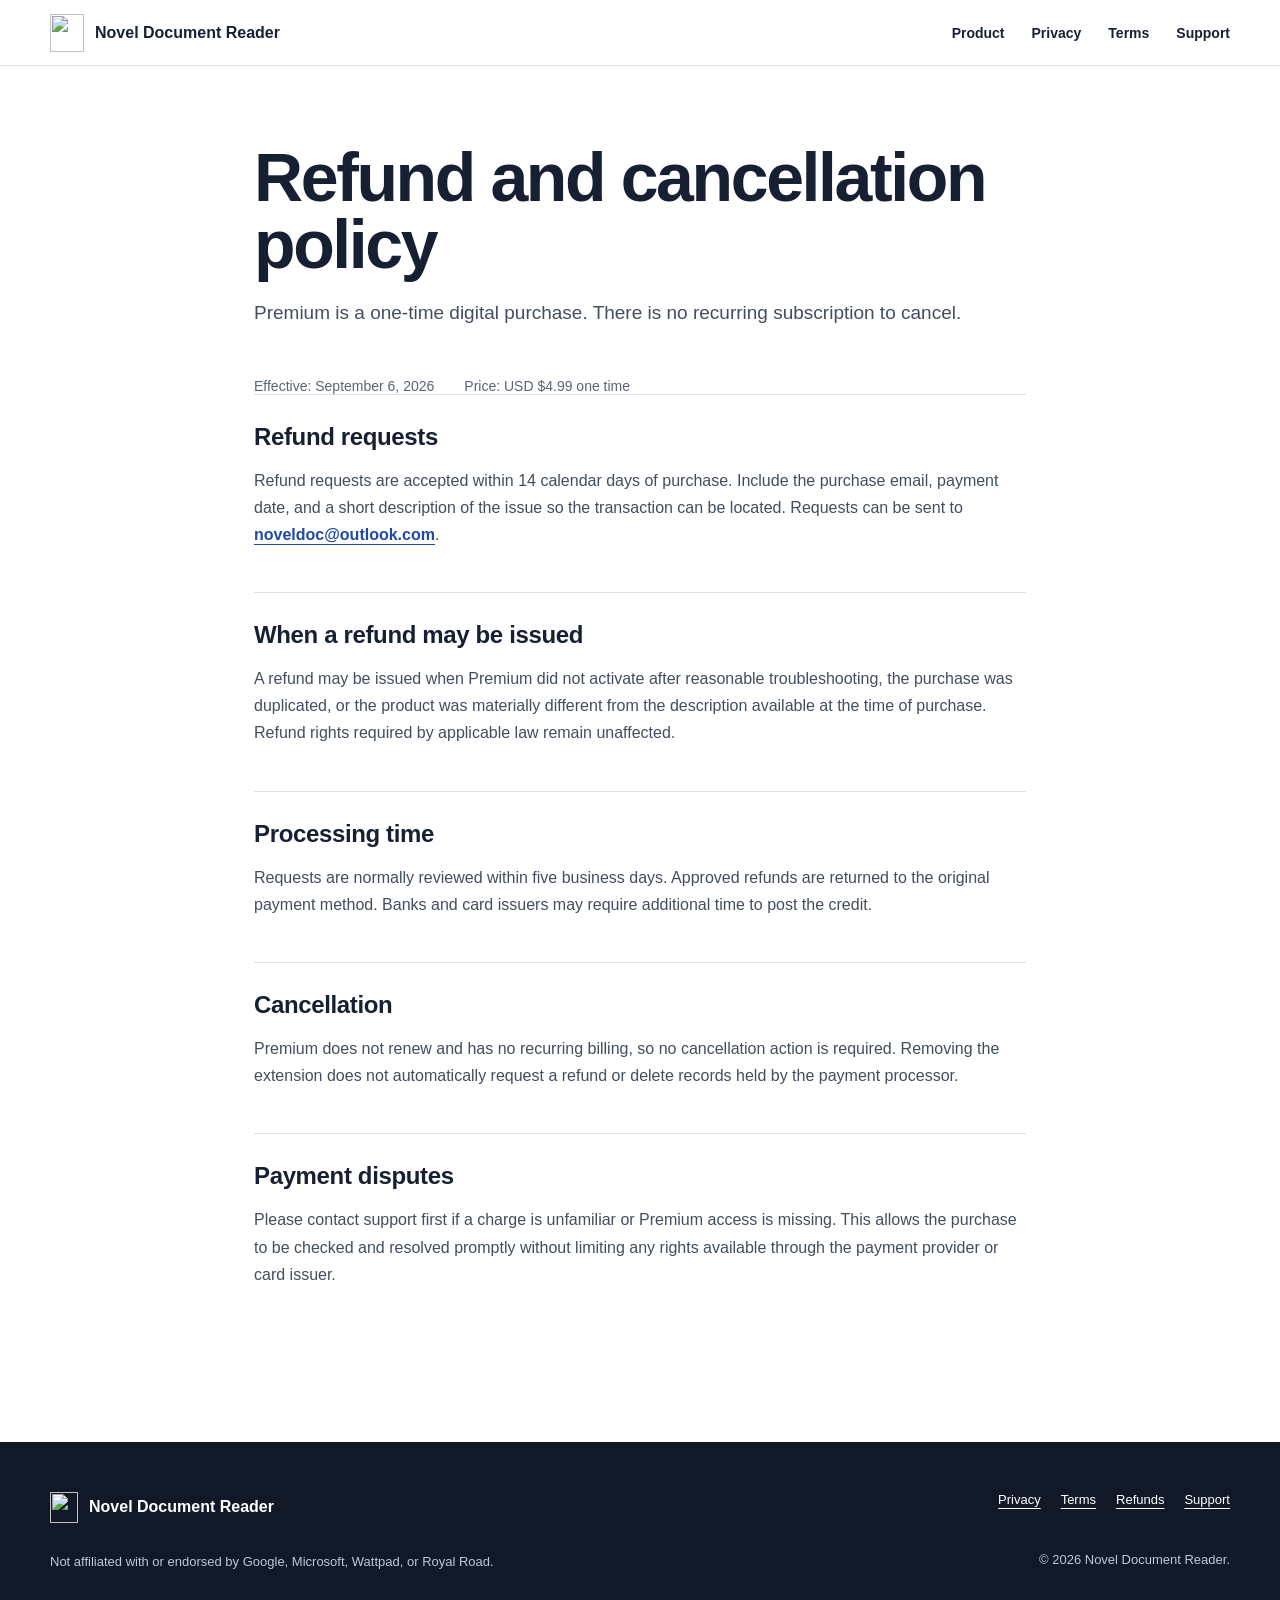
==== refunds.html @ 437c3168 "first commit" ====
<!doctype html>
<html lang="en">
  <head><meta charset="utf-8"><meta name="viewport" content="width=device-width, initial-scale=1"><meta name="description" content="Refund and cancellation policy for Novel Document Reader Premium."><title>Refund Policy | Novel Document Reader</title><link rel="icon" href="assets/product-icon.svg" type="image/svg+xml"><link rel="stylesheet" href="styles.css"><script src="site-config.js" defer></script><script src="script.js" defer></script></head>
  <body class="policy-page">
    <a class="skip-link" href="#main">Skip to content</a><header class="site-header"><a class="brand" href="index.html"><img src="assets/product-icon.svg" alt="" width="34" height="38"><span>Novel Document Reader</span></a><button class="nav-toggle" type="button" aria-expanded="false" aria-controls="site-nav"><svg aria-hidden="true" viewBox="0 0 24 24"><path d="M4 7h16M4 12h16M4 17h16"/></svg><span class="sr-only">Open navigation</span></button><nav id="site-nav" class="site-nav" aria-label="Policy navigation"><a href="index.html">Product</a><a href="privacy.html">Privacy</a><a href="terms.html">Terms</a><a href="support.html">Support</a></nav></header>
    <main id="main" class="policy-main">
      <h1>Refund and cancellation policy</h1><p class="policy-lead">Premium is a one-time digital purchase. There is no recurring subscription to cancel.</p><div class="policy-meta"><span>Effective: September 6, 2026</span><span>Price: USD $4.99 one time</span></div>
      <section><h2>Refund requests</h2><p>Refund requests are accepted within 14 calendar days of purchase. Include the purchase email, payment date, and a short description of the issue so the transaction can be located. Requests can be sent to <a class="contact-link" data-support-email href="mailto:noveldoc@outlook.com">noveldoc@outlook.com</a>.</p></section>
      <section><h2>When a refund may be issued</h2><p>A refund may be issued when Premium did not activate after reasonable troubleshooting, the purchase was duplicated, or the product was materially different from the description available at the time of purchase. Refund rights required by applicable law remain unaffected.</p></section>
      <section><h2>Processing time</h2><p>Requests are normally reviewed within five business days. Approved refunds are returned to the original payment method. Banks and card issuers may require additional time to post the credit.</p></section>
      <section><h2>Cancellation</h2><p>Premium does not renew and has no recurring billing, so no cancellation action is required. Removing the extension does not automatically request a refund or delete records held by the payment processor.</p></section>
      <section><h2>Payment disputes</h2><p>Please contact support first if a charge is unfamiliar or Premium access is missing. This allows the purchase to be checked and resolved promptly without limiting any rights available through the payment provider or card issuer.</p></section>
    </main>
    <footer class="site-footer"><div><a class="brand footer-brand" href="index.html"><img src="assets/product-icon.svg" alt="" width="28" height="31"><span>Novel Document Reader</span></a></div><nav aria-label="Policies"><a href="privacy.html">Privacy</a><a href="terms.html">Terms</a><a href="refunds.html">Refunds</a><a href="support.html">Support</a></nav><p class="legal">Not affiliated with or endorsed by Google, Microsoft, Wattpad, or Royal Road.</p><p class="copyright">&copy; <span data-current-year></span> Novel Document Reader.</p></footer>
  </body>
</html>
---- styles.css ----
@font-face {
  font-family: "Figtree";
  src: url("assets/fonts/Figtree-Variable.ttf") format("truetype");
  font-weight: 300 900;
  font-style: normal;
  font-display: swap;
}

:root {
  --paper: #ffffff;
  --canvas: #f3f6fb;
  --canvas-strong: #e9eef7;
  --ink: #172033;
  --muted: #5b6474;
  --blue: #2f63d8;
  --blue-dark: #204aa8;
  --blue-soft: #e9f0ff;
  --rule: #d9e0ea;
  --focus: #174ea6;
  --success: #167453;
  --max-width: 1180px;
  color-scheme: light;
  font-family: "Figtree", "Avenir Next", "Segoe UI", sans-serif;
  color: var(--ink);
  background: var(--paper);
  font-synthesis: none;
  text-rendering: optimizeLegibility;
}

* { box-sizing: border-box; }
html { scroll-behavior: smooth; }
body { min-width: 320px; margin: 0; background: var(--paper); }
body.nav-open { overflow: hidden; }
img { display: block; max-width: 100%; }
a { color: inherit; text-decoration-thickness: 1px; text-underline-offset: 4px; }
button, input, select { font: inherit; }
button, a { -webkit-tap-highlight-color: transparent; }
::selection { color: #fff; background: var(--blue); }

.sr-only { position: absolute; width: 1px; height: 1px; padding: 0; margin: -1px; overflow: hidden; clip: rect(0, 0, 0, 0); white-space: nowrap; border: 0; }
.skip-link { position: fixed; top: 10px; left: 10px; z-index: 100; padding: 10px 14px; color: #fff; background: var(--ink); transform: translateY(-150%); }
.skip-link:focus { transform: translateY(0); }
:focus-visible { outline: 3px solid var(--focus); outline-offset: 3px; }

.site-header { position: sticky; top: 0; z-index: 30; min-height: 66px; display: flex; align-items: center; justify-content: space-between; gap: 32px; padding: 10px max(24px, calc((100vw - var(--max-width)) / 2)); border-bottom: 1px solid rgba(217, 224, 234, .88); background: rgba(255, 255, 255, .96); }
.brand { display: inline-flex; align-items: center; gap: 11px; font-size: 16px; font-weight: 720; text-decoration: none; }
.brand img { flex: 0 0 auto; }
.site-nav { display: flex; align-items: center; gap: 27px; font-size: 14px; font-weight: 560; }
.site-nav a { text-decoration: none; }
.site-nav a:not(.header-cta):hover { color: var(--blue-dark); }
.header-cta { padding: 9px 14px; border-radius: 8px; color: #fff; background: var(--blue); }
.header-cta:hover { background: var(--blue-dark); }
.nav-toggle { display: none; width: 40px; height: 40px; place-items: center; padding: 0; border: 0; border-radius: 8px; color: var(--ink); background: transparent; }
.nav-toggle svg { width: 22px; fill: none; stroke: currentColor; stroke-width: 1.8; stroke-linecap: round; }

.product-hero { max-width: var(--max-width); min-height: 430px; margin: 0 auto; padding: 86px 24px 54px; }
.hero-copy { display: grid; grid-template-columns: 104px minmax(0, 760px); align-items: start; gap: 34px; }
.hero-icon { width: 104px; height: 116px; filter: drop-shadow(0 13px 20px rgba(31, 75, 164, .18)); }
.category { margin: 0 0 9px; color: var(--blue-dark); font-size: 15px; font-weight: 680; }
h1, h2, h3, p { overflow-wrap: break-word; }
h1 { max-width: 760px; margin: 0; font-size: clamp(46px, 6vw, 76px); line-height: .98; letter-spacing: -.035em; font-weight: 760; }
.hero-summary { max-width: 670px; margin: 24px 0 0; color: var(--muted); font-size: 22px; line-height: 1.45; }
.hero-actions { display: flex; flex-wrap: wrap; gap: 10px; margin-top: 30px; }
.button { min-height: 44px; display: inline-flex; align-items: center; justify-content: center; padding: 0 18px; border: 1px solid transparent; border-radius: 8px; font-size: 15px; font-weight: 680; text-decoration: none; transition: background-color .18s ease, border-color .18s ease, color .18s ease; }
.button.primary { color: #fff; background: var(--blue); }
.button.primary:hover { background: var(--blue-dark); }
.button.secondary { border-color: #bfc9d8; color: var(--ink); background: var(--paper); }
.button.secondary:hover { border-color: var(--blue); color: var(--blue-dark); background: var(--blue-soft); }
.button.full { width: 100%; }
.product-facts { display: grid; grid-template-columns: repeat(4, minmax(0, 1fr)); margin: 72px 0 0; border-top: 1px solid var(--rule); border-bottom: 1px solid var(--rule); }
.product-facts div { min-width: 0; padding: 20px 22px; border-right: 1px solid var(--rule); }
.product-facts div:first-child { padding-left: 0; }
.product-facts div:last-child { border-right: 0; }
.product-facts dt { margin-bottom: 5px; color: var(--muted); font-size: 13px; }
.product-facts dd { margin: 0; font-size: 16px; font-weight: 680; }

.product-tour { padding: 56px max(24px, calc((100vw - var(--max-width)) / 2)) 72px; color: #fff; background: #183264; }
.tour-heading { display: flex; align-items: end; justify-content: space-between; gap: 24px; margin-bottom: 26px; }
.tour-heading h2 { max-width: 710px; margin: 0; font-size: clamp(30px, 4vw, 48px); line-height: 1.08; letter-spacing: -.025em; }
.tour-heading p { margin: 9px 0 0; color: #c8d7f4; }
.media-tabs { flex: 0 0 auto; display: flex; gap: 4px; padding: 4px; border: 1px solid #5874aa; border-radius: 10px; }
.media-tabs button { min-height: 34px; padding: 0 13px; border: 0; border-radius: 7px; color: #dce7fb; background: transparent; cursor: pointer; font-size: 13px; font-weight: 620; }
.media-tabs button[aria-selected="true"] { color: #173263; background: #fff; }
.screenshot-stage { overflow: hidden; border-radius: 8px; background: #fff; box-shadow: 0 22px 54px rgba(0, 0, 0, .28); }
.screenshot-stage figure { margin: 0; }
.screenshot-stage figure[hidden] { display: none; }
.screenshot-stage img { width: 100%; height: auto; aspect-ratio: 16 / 9; object-fit: cover; object-position: top left; }
.screenshot-stage figcaption { padding: 12px 16px; color: #cbd9f3; background: #102750; font-size: 13px; line-height: 1.45; }
.screenshot-stage figcaption a { margin-left: 6px; color: #fff; font-weight: 680; white-space: nowrap; }

.feature-section, .steps-section, .pricing-section, .install-section, .trust-section, .support-strip { max-width: var(--max-width); margin: 0 auto; padding-left: 24px; padding-right: 24px; }
.feature-section { display: grid; grid-template-columns: minmax(260px, .75fr) minmax(0, 1.25fr); gap: 90px; padding-top: 112px; padding-bottom: 112px; }
.section-intro { align-self: start; position: sticky; top: 106px; }
.section-intro h2, .pricing-copy h2, .install-section h2, .trust-section > h2, .support-strip h2 { margin: 0; font-size: clamp(34px, 4.4vw, 56px); line-height: 1.05; letter-spacing: -.03em; }
.section-intro p, .pricing-copy > p, .install-section > div > p, .support-strip p { max-width: 60ch; margin: 20px 0 0; color: var(--muted); font-size: 17px; line-height: 1.65; }
.feature-list { border-top: 1px solid var(--rule); }
.feature-list article { display: grid; grid-template-columns: 42px minmax(0, 1fr); gap: 20px; padding: 29px 0; border-bottom: 1px solid var(--rule); }
.feature-list svg { width: 30px; height: 30px; margin-top: 2px; fill: none; stroke: var(--blue); stroke-width: 1.55; stroke-linecap: round; stroke-linejoin: round; }
.feature-list h3, .steps h3, .trust-grid h3 { margin: 0; font-size: 20px; line-height: 1.3; }
.feature-list p, .steps p, .trust-grid p { max-width: 66ch; margin: 8px 0 0; color: var(--muted); line-height: 1.62; }

.steps-section { padding-top: 92px; padding-bottom: 104px; border-top: 1px solid var(--rule); }
.section-intro.compact { position: static; display: grid; grid-template-columns: minmax(0, 1fr) minmax(260px, .6fr); gap: 48px; align-items: end; }
.section-intro.compact p { margin: 0; }
.steps { display: grid; grid-template-columns: repeat(4, minmax(0, 1fr)); gap: 0; margin: 62px 0 0; padding: 0; list-style: none; border-top: 1px solid var(--rule); }
.steps li { padding: 25px 24px 0 0; border-right: 1px solid var(--rule); }
.steps li + li { padding-left: 24px; }
.steps li:last-child { border-right: 0; }
.steps li > span { width: 30px; height: 30px; display: grid; place-items: center; margin-bottom: 22px; border-radius: 50%; color: #fff; background: var(--blue); font-size: 14px; font-variant-numeric: tabular-nums; font-weight: 720; }

.pricing-section { max-width: none; display: grid; grid-template-columns: minmax(0, 620px) minmax(340px, 440px); justify-content: center; gap: 96px; padding-top: 104px; padding-bottom: 104px; color: #fff; background: #172033; }
.pricing-copy > p { color: #bec8d9; }
.pricing-copy .fulfillment { margin-top: 34px; padding-top: 28px; border-top: 1px solid #3d4658; font-size: 15px; }
.pricing-copy .fulfillment strong { color: #fff; }
.price-panel { align-self: start; padding: 28px; border: 1px solid #4a5770; border-radius: 12px; background: #202b40; }
.price-line { display: flex; align-items: start; justify-content: space-between; gap: 20px; }
.price-line > span { font-size: 17px; font-weight: 670; }
.price-line strong { font-size: 34px; line-height: 1; letter-spacing: -.03em; white-space: nowrap; }
.price-line small { color: #bac6dc; font-size: 11px; letter-spacing: 0; }
.price-panel > p { margin: 5px 0 22px; color: #bac6dc; font-size: 13px; }
.price-panel ul { display: grid; gap: 12px; margin: 0 0 25px; padding: 22px 0 0; border-top: 1px solid #46536a; list-style: none; }
.price-panel li { position: relative; padding-left: 25px; line-height: 1.4; }
.price-panel li::before { content: ""; position: absolute; left: 2px; top: 4px; width: 11px; height: 6px; border-left: 2px solid #7ee0b9; border-bottom: 2px solid #7ee0b9; transform: rotate(-45deg); }
.price-panel .price-note { margin: 14px 0 0; text-align: center; line-height: 1.5; }

.install-section { display: grid; grid-template-columns: minmax(260px, .7fr) minmax(340px, 1fr); gap: 80px; padding-top: 104px; padding-bottom: 104px; }
.install-section ol { margin: 0; padding-left: 22px; }
.install-section li { padding: 0 0 17px 9px; color: var(--muted); line-height: 1.58; }
.install-section li strong { color: var(--ink); }
.install-section .text-link { grid-column: 2; justify-self: start; color: var(--blue-dark); font-weight: 680; }
.store-link[aria-disabled="true"] { color: var(--muted); cursor: not-allowed; text-decoration-style: dotted; }

.trust-section { padding-top: 94px; padding-bottom: 100px; border-top: 1px solid var(--rule); }
.trust-section > h2 { max-width: 700px; }
.trust-grid { display: grid; grid-template-columns: repeat(3, minmax(0, 1fr)); gap: 44px; margin-top: 50px; }
.trust-grid div { padding-top: 23px; border-top: 1px solid var(--blue); }
.support-strip { display: flex; align-items: center; justify-content: space-between; gap: 48px; margin-bottom: 96px; padding-top: 45px; padding-bottom: 45px; border-top: 1px solid var(--rule); border-bottom: 1px solid var(--rule); }
.support-strip h2 { font-size: clamp(28px, 3.5vw, 42px); }

.site-footer { display: grid; grid-template-columns: minmax(300px, 1fr) auto; gap: 26px 60px; padding: 50px max(24px, calc((100vw - var(--max-width)) / 2)); color: #bec7d8; background: #111828; font-size: 13px; }
.footer-brand { color: #fff; }
.site-footer > div > p { max-width: 470px; margin: 13px 0 0; line-height: 1.55; }
.site-footer nav { display: flex; flex-wrap: wrap; align-items: start; justify-content: end; gap: 20px; }
.site-footer nav a { color: #fff; }
.site-footer .legal { max-width: 780px; margin: 0; line-height: 1.55; }
.site-footer .copyright { margin: 0; text-align: right; }

.policy-main { max-width: 820px; min-height: calc(100vh - 320px); margin: 0 auto; padding: 78px 24px 110px; }
.policy-main h1 { max-width: 800px; font-size: clamp(42px, 6vw, 68px); }
.policy-lead { margin: 20px 0 48px; color: var(--muted); font-size: 19px; line-height: 1.6; }
.policy-main section { padding: 28px 0; border-top: 1px solid var(--rule); }
.policy-main h2 { margin: 0 0 12px; font-size: 24px; letter-spacing: -.015em; }
.policy-main p, .policy-main li { color: #434d5e; line-height: 1.7; }
.policy-main ul { padding-left: 22px; }
.policy-meta { display: flex; flex-wrap: wrap; gap: 14px 30px; margin-top: 32px; color: var(--muted); font-size: 14px; }
.contact-link { color: var(--blue-dark); font-weight: 650; }
.notice { padding: 16px 18px; border: 1px solid #e6b858; border-radius: 8px; color: #62470c; background: #fff8e6; }

@media (max-width: 920px) {
  .feature-section, .pricing-section, .install-section { grid-template-columns: 1fr; gap: 52px; }
  .section-intro { position: static; }
  .steps { grid-template-columns: repeat(2, minmax(0, 1fr)); row-gap: 38px; }
  .steps li:nth-child(2) { border-right: 0; }
  .steps li:nth-child(3) { padding-left: 0; }
  .pricing-section { justify-content: stretch; }
  .price-panel { width: min(100%, 520px); }
  .install-section .text-link { grid-column: 1; }
  .trust-grid { grid-template-columns: 1fr; gap: 24px; }
}

@media (max-width: 720px) {
  .site-header { min-height: 58px; padding: 8px 18px; }
  .brand { font-size: 14px; }
  .brand img { width: 29px; height: 33px; }
  .nav-toggle { display: grid; }
  .site-nav { position: fixed; inset: 58px 0 0; display: none; align-content: start; gap: 0; padding: 22px 20px; background: var(--paper); }
  .nav-open .site-nav { display: grid; }
  .site-nav a { padding: 16px 5px; border-bottom: 1px solid var(--rule); font-size: 17px; }
  .site-nav .header-cta { margin-top: 18px; border: 0; text-align: center; }
  .product-hero { min-height: auto; padding-top: 56px; }
  .hero-copy { grid-template-columns: 68px minmax(0, 1fr); gap: 18px; }
  .hero-icon { width: 68px; height: 76px; }
  h1 { font-size: clamp(38px, 12vw, 56px); }
  .category { font-size: 13px; }
  .hero-summary { grid-column: 1 / -1; margin-top: 18px; font-size: 18px; }
  .hero-actions { grid-column: 1 / -1; }
  .product-facts { grid-template-columns: repeat(2, minmax(0, 1fr)); margin-top: 48px; }
  .product-facts div { padding: 16px 14px; border-bottom: 1px solid var(--rule); }
  .product-facts div:nth-child(2) { border-right: 0; }
  .product-facts div:nth-child(3), .product-facts div:nth-child(4) { border-bottom: 0; }
  .product-facts div:first-child { padding-left: 14px; }
  .tour-heading { align-items: stretch; flex-direction: column; }
  .media-tabs { align-self: start; }
  .screenshot-stage img { min-height: 0; object-fit: contain; object-position: top left; }
  .feature-section, .steps-section, .install-section, .trust-section { padding-top: 72px; padding-bottom: 72px; }
  .section-intro.compact { grid-template-columns: 1fr; gap: 12px; }
  .steps { grid-template-columns: 1fr; }
  .steps li, .steps li + li, .steps li:nth-child(3) { display: grid; grid-template-columns: 36px minmax(0, 1fr); gap: 14px; padding: 22px 0; border-right: 0; border-bottom: 1px solid var(--rule); }
  .steps li > span { margin: 0; }
  .pricing-section { padding: 74px 24px; }
  .install-section { gap: 34px; }
  .support-strip { align-items: stretch; flex-direction: column; margin-bottom: 64px; }
  .site-footer { grid-template-columns: 1fr; }
  .site-footer nav { justify-content: start; }
  .site-footer .copyright { text-align: left; }
}

@media (prefers-reduced-motion: reduce) {
  html { scroll-behavior: auto; }
  *, *::before, *::after { transition-duration: .01ms !important; animation-duration: .01ms !important; animation-iteration-count: 1 !important; }
}
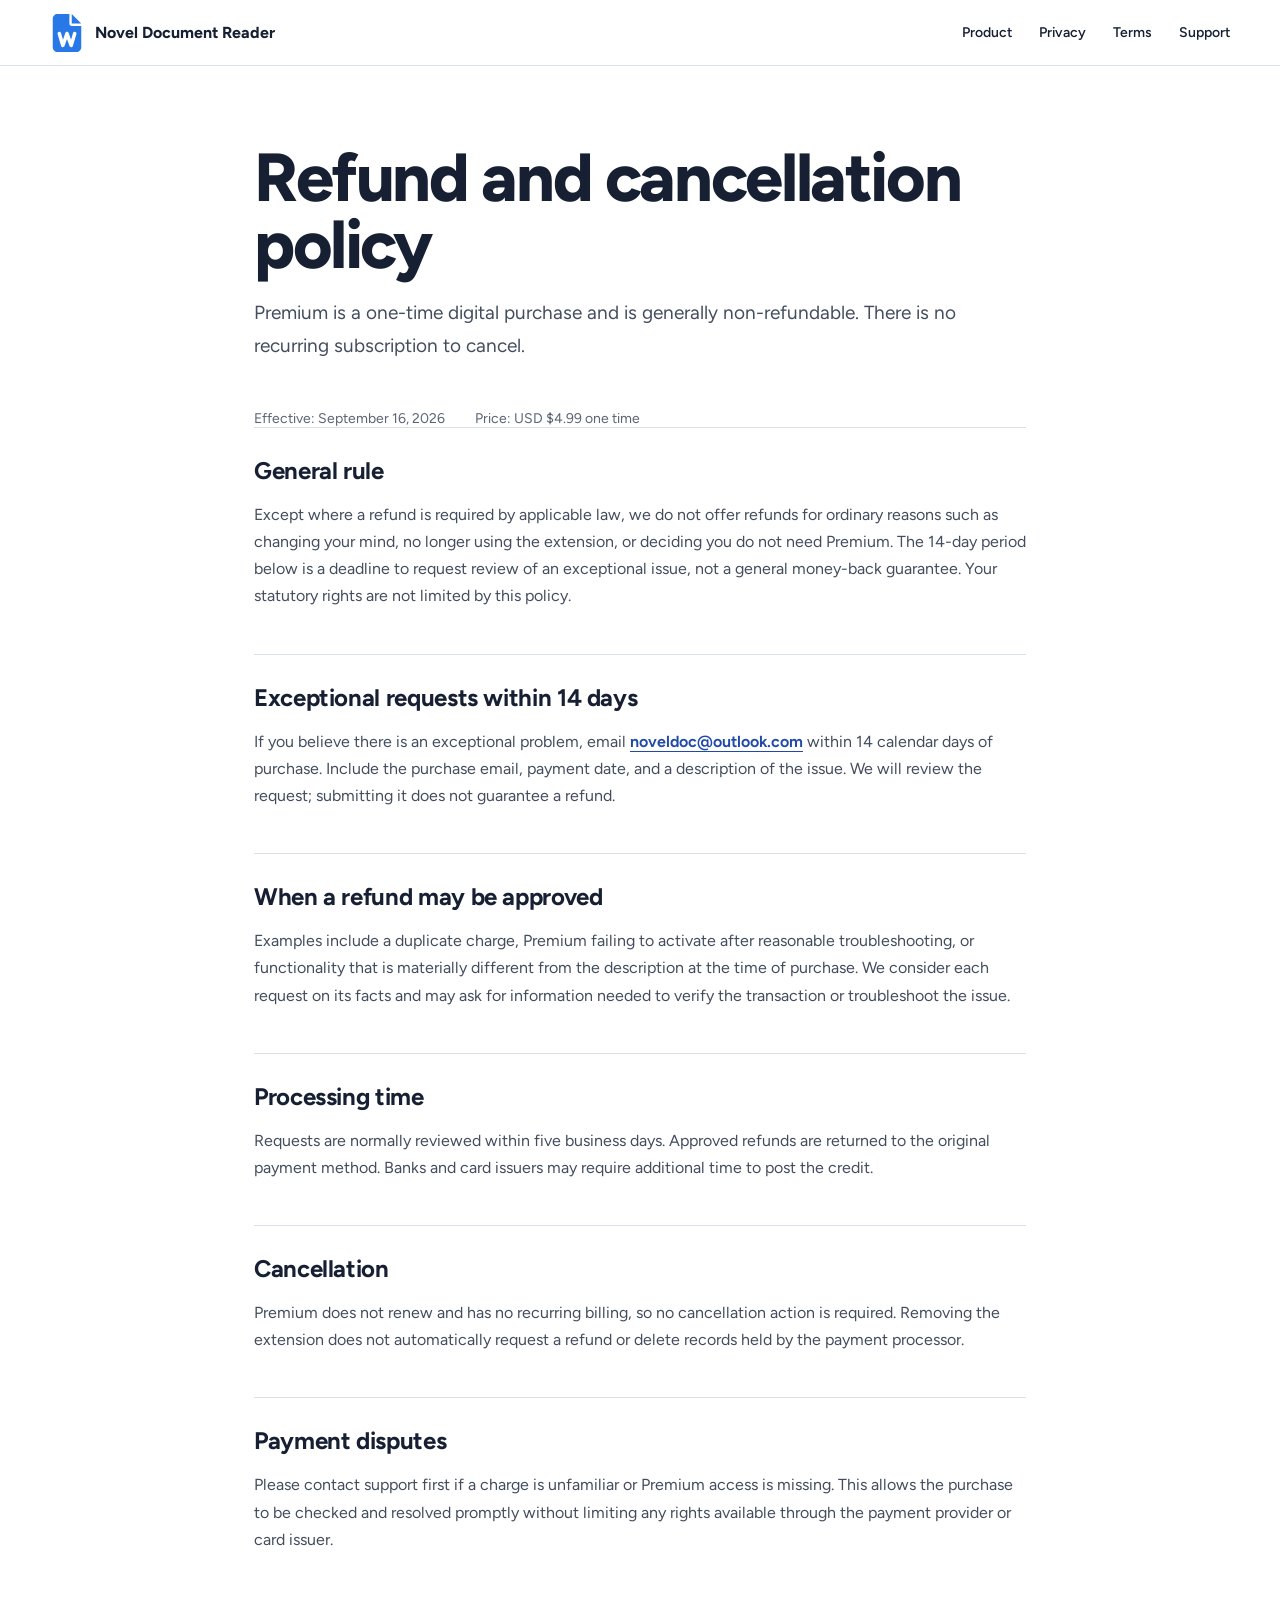
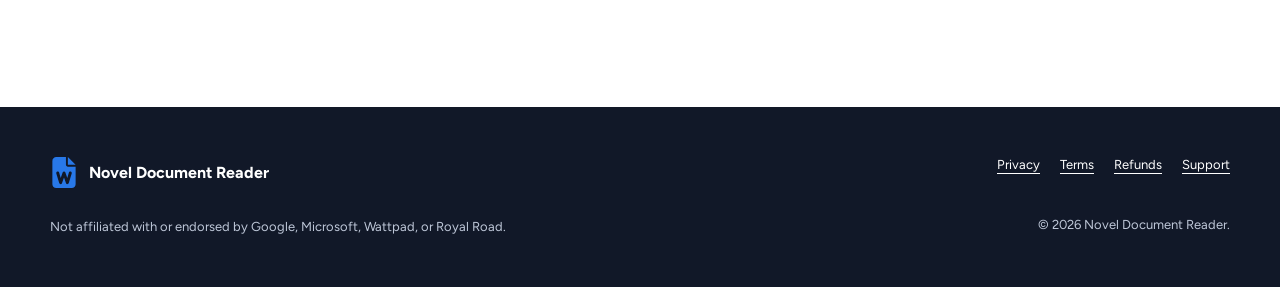
==== commit 576f9b96: "Refresh site screenshots, store CTAs, and refund terms" ====
--- a/refunds.html
+++ b/refunds.html
@@ -4,9 +4,10 @@
   <body class="policy-page">
     <a class="skip-link" href="#main">Skip to content</a><header class="site-header"><a class="brand" href="index.html"><img src="assets/product-icon.svg" alt="" width="34" height="38"><span>Novel Document Reader</span></a><button class="nav-toggle" type="button" aria-expanded="false" aria-controls="site-nav"><svg aria-hidden="true" viewBox="0 0 24 24"><path d="M4 7h16M4 12h16M4 17h16"/></svg><span class="sr-only">Open navigation</span></button><nav id="site-nav" class="site-nav" aria-label="Policy navigation"><a href="index.html">Product</a><a href="privacy.html">Privacy</a><a href="terms.html">Terms</a><a href="support.html">Support</a></nav></header>
     <main id="main" class="policy-main">
-      <h1>Refund and cancellation policy</h1><p class="policy-lead">Premium is a one-time digital purchase. There is no recurring subscription to cancel.</p><div class="policy-meta"><span>Effective: September 6, 2026</span><span>Price: USD $4.99 one time</span></div>
-      <section><h2>Refund requests</h2><p>Refund requests are accepted within 14 calendar days of purchase. Include the purchase email, payment date, and a short description of the issue so the transaction can be located. Requests can be sent to <a class="contact-link" data-support-email href="mailto:noveldoc@outlook.com">noveldoc@outlook.com</a>.</p></section>
-      <section><h2>When a refund may be issued</h2><p>A refund may be issued when Premium did not activate after reasonable troubleshooting, the purchase was duplicated, or the product was materially different from the description available at the time of purchase. Refund rights required by applicable law remain unaffected.</p></section>
+      <h1>Refund and cancellation policy</h1><p class="policy-lead">Premium is a one-time digital purchase and is generally non-refundable. There is no recurring subscription to cancel.</p><div class="policy-meta"><span>Effective: September 16, 2026</span><span>Price: USD $4.99 one time</span></div>
+      <section><h2>General rule</h2><p>Except where a refund is required by applicable law, we do not offer refunds for ordinary reasons such as changing your mind, no longer using the extension, or deciding you do not need Premium. The 14-day period below is a deadline to request review of an exceptional issue, not a general money-back guarantee. Your statutory rights are not limited by this policy.</p></section>
+      <section><h2>Exceptional requests within 14 days</h2><p>If you believe there is an exceptional problem, email <a class="contact-link" data-support-email href="mailto:noveldoc@outlook.com">noveldoc@outlook.com</a> within 14 calendar days of purchase. Include the purchase email, payment date, and a description of the issue. We will review the request; submitting it does not guarantee a refund.</p></section>
+      <section><h2>When a refund may be approved</h2><p>Examples include a duplicate charge, Premium failing to activate after reasonable troubleshooting, or functionality that is materially different from the description at the time of purchase. We consider each request on its facts and may ask for information needed to verify the transaction or troubleshoot the issue.</p></section>
       <section><h2>Processing time</h2><p>Requests are normally reviewed within five business days. Approved refunds are returned to the original payment method. Banks and card issuers may require additional time to post the credit.</p></section>
       <section><h2>Cancellation</h2><p>Premium does not renew and has no recurring billing, so no cancellation action is required. Removing the extension does not automatically request a refund or delete records held by the payment processor.</p></section>
       <section><h2>Payment disputes</h2><p>Please contact support first if a charge is unfamiliar or Premium access is missing. This allows the purchase to be checked and resolved promptly without limiting any rights available through the payment provider or card issuer.</p></section>
--- a/styles.css
+++ b/styles.css
@@ -61,9 +61,12 @@
 h1 { max-width: 760px; margin: 0; font-size: clamp(46px, 6vw, 76px); line-height: .98; letter-spacing: -.035em; font-weight: 760; }
 .hero-summary { max-width: 670px; margin: 24px 0 0; color: var(--muted); font-size: 22px; line-height: 1.45; }
 .hero-actions { display: flex; flex-wrap: wrap; gap: 10px; margin-top: 30px; }
+.store-status { max-width: 55ch; margin: 13px 0 0; color: var(--muted); font-size: 13px; line-height: 1.5; }
 .button { min-height: 44px; display: inline-flex; align-items: center; justify-content: center; padding: 0 18px; border: 1px solid transparent; border-radius: 8px; font-size: 15px; font-weight: 680; text-decoration: none; transition: background-color .18s ease, border-color .18s ease, color .18s ease; }
 .button.primary { color: #fff; background: var(--blue); }
 .button.primary:hover { background: var(--blue-dark); }
+.button.store-cta { min-width: min(100%, 320px); min-height: 54px; padding: 0 26px; color: #fff; background: #245bd4; box-shadow: 0 8px 18px rgba(36, 91, 212, .18); font-size: 16px; }
+.button.store-cta:hover { background: #184ab8; }
 .button.secondary { border-color: #bfc9d8; color: var(--ink); background: var(--paper); }
 .button.secondary:hover { border-color: var(--blue); color: var(--blue-dark); background: var(--blue-soft); }
 .button.full { width: 100%; }
@@ -75,16 +78,16 @@
 .product-facts dd { margin: 0; font-size: 16px; font-weight: 680; }
 
 .product-tour { padding: 56px max(24px, calc((100vw - var(--max-width)) / 2)) 72px; color: #fff; background: #183264; }
-.tour-heading { display: flex; align-items: end; justify-content: space-between; gap: 24px; margin-bottom: 26px; }
+.tour-heading { display: grid; gap: 24px; margin-bottom: 26px; }
 .tour-heading h2 { max-width: 710px; margin: 0; font-size: clamp(30px, 4vw, 48px); line-height: 1.08; letter-spacing: -.025em; }
 .tour-heading p { margin: 9px 0 0; color: #c8d7f4; }
-.media-tabs { flex: 0 0 auto; display: flex; gap: 4px; padding: 4px; border: 1px solid #5874aa; border-radius: 10px; }
-.media-tabs button { min-height: 34px; padding: 0 13px; border: 0; border-radius: 7px; color: #dce7fb; background: transparent; cursor: pointer; font-size: 13px; font-weight: 620; }
+.media-tabs { max-width: 100%; display: flex; gap: 4px; overflow-x: auto; padding: 4px; border: 1px solid #5874aa; border-radius: 10px; scrollbar-width: thin; }
+.media-tabs button { flex: 0 0 auto; min-height: 34px; padding: 0 13px; border: 0; border-radius: 7px; color: #dce7fb; background: transparent; cursor: pointer; font-size: 13px; font-weight: 620; }
 .media-tabs button[aria-selected="true"] { color: #173263; background: #fff; }
 .screenshot-stage { overflow: hidden; border-radius: 8px; background: #fff; box-shadow: 0 22px 54px rgba(0, 0, 0, .28); }
 .screenshot-stage figure { margin: 0; }
 .screenshot-stage figure[hidden] { display: none; }
-.screenshot-stage img { width: 100%; height: auto; aspect-ratio: 16 / 9; object-fit: cover; object-position: top left; }
+.screenshot-stage img { width: 100%; height: auto; aspect-ratio: 8 / 5; object-fit: contain; }
 .screenshot-stage figcaption { padding: 12px 16px; color: #cbd9f3; background: #102750; font-size: 13px; line-height: 1.45; }
 .screenshot-stage figcaption a { margin-left: 6px; color: #fff; font-weight: 680; white-space: nowrap; }
 
@@ -122,12 +125,14 @@
 .price-panel li { position: relative; padding-left: 25px; line-height: 1.4; }
 .price-panel li::before { content: ""; position: absolute; left: 2px; top: 4px; width: 11px; height: 6px; border-left: 2px solid #7ee0b9; border-bottom: 2px solid #7ee0b9; transform: rotate(-45deg); }
 .price-panel .price-note { margin: 14px 0 0; text-align: center; line-height: 1.5; }
-
-.install-section { display: grid; grid-template-columns: minmax(260px, .7fr) minmax(340px, 1fr); gap: 80px; padding-top: 104px; padding-bottom: 104px; }
+.price-note a { color: #fff; text-decoration: underline; }
+
+.install-section { display: grid; grid-template-columns: minmax(260px, .7fr) minmax(340px, 1fr); column-gap: 80px; row-gap: 16px; padding-top: 104px; padding-bottom: 104px; }
 .install-section ol { margin: 0; padding-left: 22px; }
 .install-section li { padding: 0 0 17px 9px; color: var(--muted); line-height: 1.58; }
 .install-section li strong { color: var(--ink); }
 .install-section .text-link { grid-column: 2; justify-self: start; color: var(--blue-dark); font-weight: 680; }
+.install-section .install-status { grid-column: 2; margin-top: 0; }
 .store-link[aria-disabled="true"] { color: var(--muted); cursor: not-allowed; text-decoration-style: dotted; }
 
 .trust-section { padding-top: 94px; padding-bottom: 100px; border-top: 1px solid var(--rule); }
@@ -165,6 +170,7 @@
   .pricing-section { justify-content: stretch; }
   .price-panel { width: min(100%, 520px); }
   .install-section .text-link { grid-column: 1; }
+  .install-section .install-status { grid-column: 1; }
   .trust-grid { grid-template-columns: 1fr; gap: 24px; }
 }
 
@@ -189,8 +195,8 @@
   .product-facts div:nth-child(2) { border-right: 0; }
   .product-facts div:nth-child(3), .product-facts div:nth-child(4) { border-bottom: 0; }
   .product-facts div:first-child { padding-left: 14px; }
-  .tour-heading { align-items: stretch; flex-direction: column; }
-  .media-tabs { align-self: start; }
+  .media-tabs { width: 100%; }
+  .button.store-cta { width: 100%; }
   .screenshot-stage img { min-height: 0; object-fit: contain; object-position: top left; }
   .feature-section, .steps-section, .install-section, .trust-section { padding-top: 72px; padding-bottom: 72px; }
   .section-intro.compact { grid-template-columns: 1fr; gap: 12px; }
